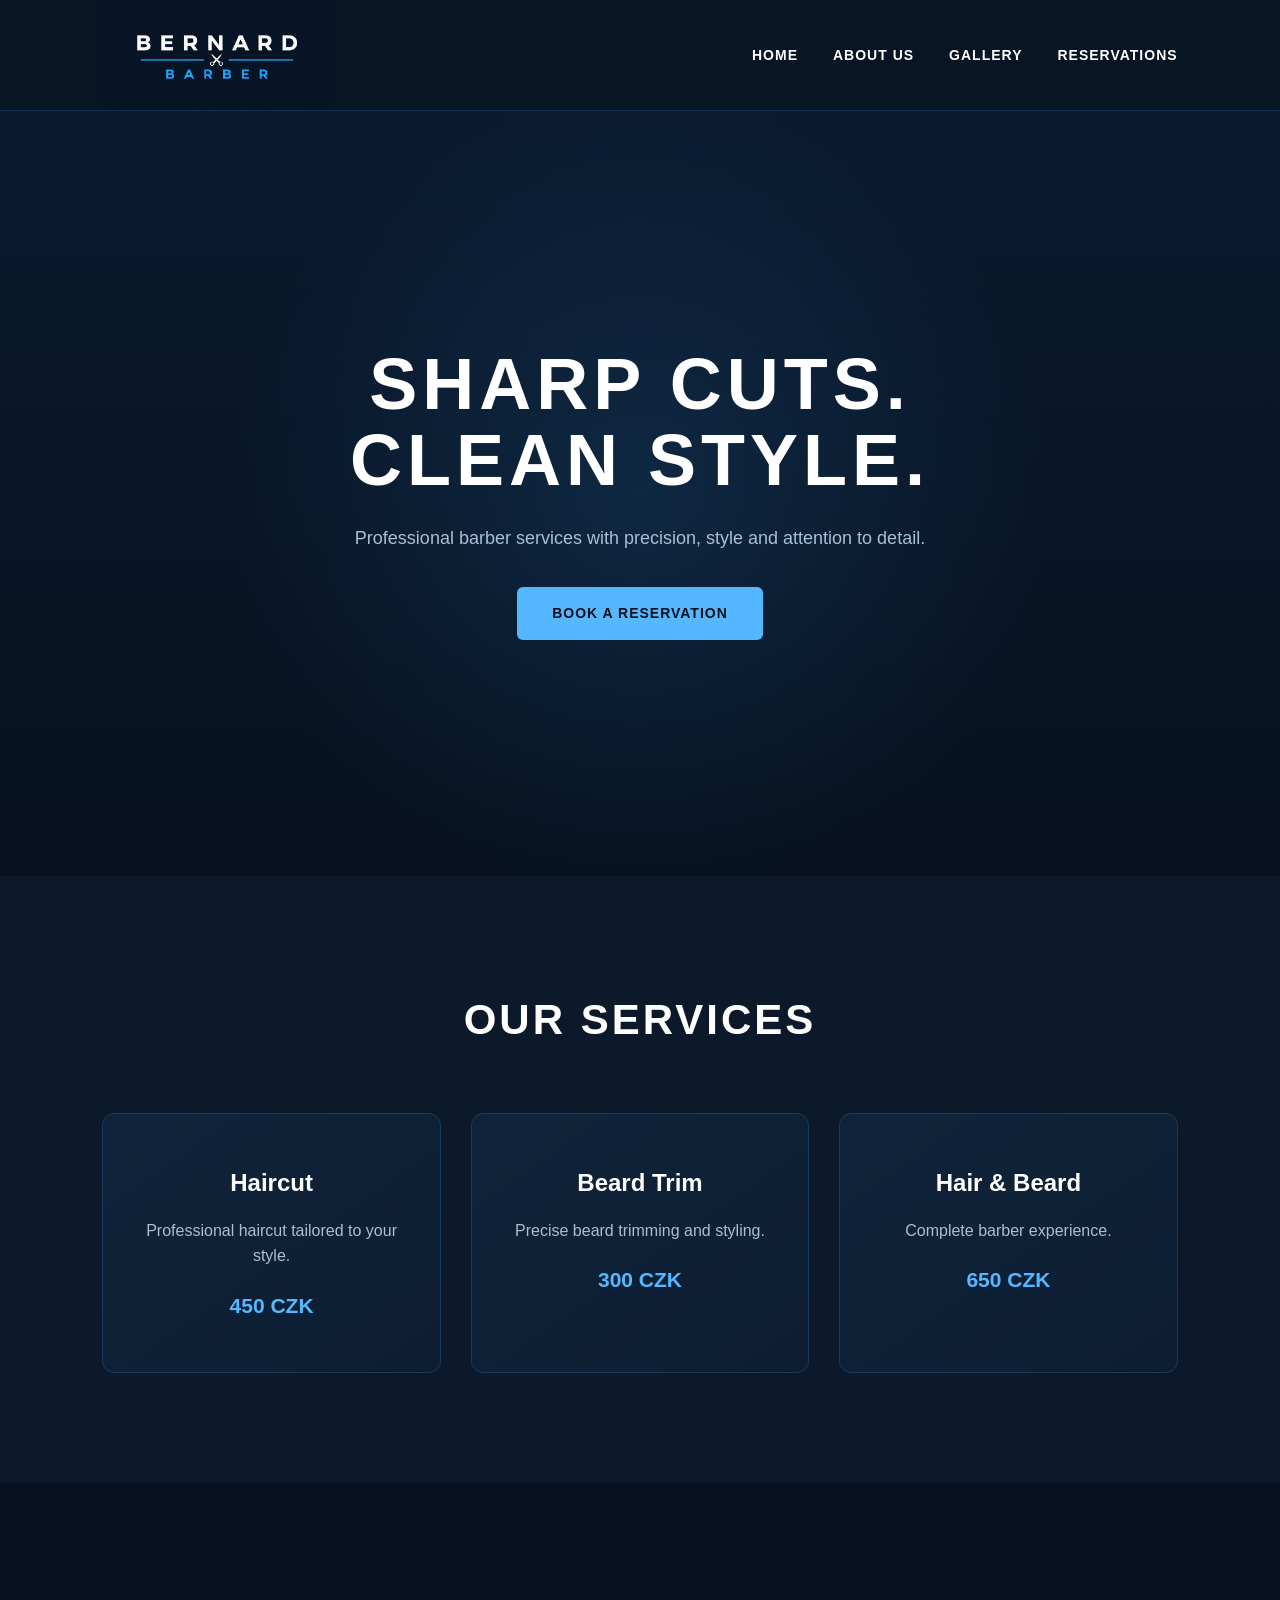
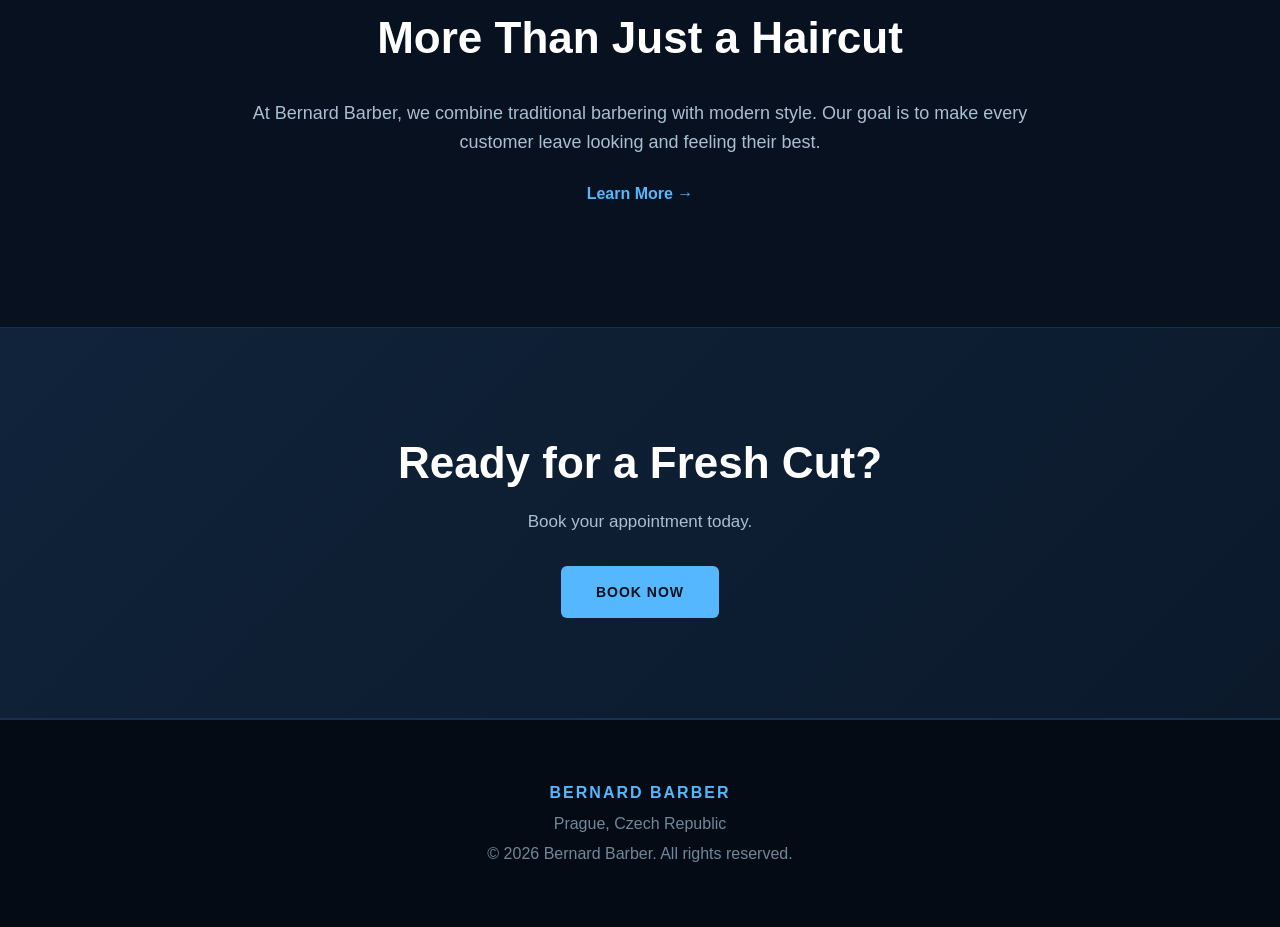
==== index.html @ 98674276 "Prvni verze webu Bernard Barber" ====
<!DOCTYPE html>
<html lang="en">

<head>
    <meta charset="UTF-8">
    <meta name="viewport" content="width=device-width, initial-scale=1.0">

    <title>Bernard Barber</title>

    <link rel="stylesheet" href="css/style.css">
</head>

<body>

    <!-- HEADER -->
    <header>

        <div class="logo">
            <a href="index.html">
            <img src="img/logo.png" alt="Bernard Barber Logo">
            </a>
        </div>

        <nav>
            <a href="index.html">Home</a>
            <a href="about.html">About Us</a>
            <a href="gallery.html">Gallery</a>
            <a href="reservations.html">Reservations</a>
        </nav>

    </header>


    <!-- MAIN CONTENT -->
    <main>

        <!-- HERO SECTION -->
        <section class="hero">

            <h2>Sharp Cuts.<br>Clean Style.</h2>

            <p>
                Professional barber services with precision,
                style and attention to detail.
            </p>

            <a href="reservations.html" class="button">
                Book a Reservation
            </a>

        </section>


        <!-- SERVICES -->
        <section class="services">

            <h2>Our Services</h2>

            <div class="service-container">

                <div class="service">
                    <h3>Haircut</h3>
                    <p>Professional haircut tailored to your style.</p>
                    <strong>450 CZK</strong>
                </div>

                <div class="service">
                    <h3>Beard Trim</h3>
                    <p>Precise beard trimming and styling.</p>
                    <strong>300 CZK</strong>
                </div>

                <div class="service">
                    <h3>Hair & Beard</h3>
                    <p>Complete barber experience.</p>
                    <strong>650 CZK</strong>
                </div>

            </div>

        </section>


        <!-- ABOUT PREVIEW -->
        <section class="about-preview">

            <h2>More Than Just a Haircut</h2>

            <p>
                At Bernard Barber, we combine traditional barbering
                with modern style. Our goal is to make every customer
                leave looking and feeling their best.
            </p>

            <a href="about.html">Learn More →</a>

        </section>


        <!-- RESERVATION CTA -->
        <section class="reservation">

            <h2>Ready for a Fresh Cut?</h2>

            <p>Book your appointment today.</p>

            <a href="reservations.html" class="button">
                Book Now
            </a>

        </section>

    </main>


    <!-- FOOTER -->
    <footer>

        <p>Bernard Barber</p>
        <p>Prague, Czech Republic</p>

        <p>© 2026 Bernard Barber. All rights reserved.</p>

    </footer>

    <script src="script.js"></script>

</body>

</html>
---- css/style.css ----
/* ==================================================
   BERNARD BARBER - MAIN STYLESHEET
   Used for: index.html + about.html
================================================== */


/* =========================
   BASIC SETTINGS
========================= */

* {
    margin: 0;
    padding: 0;
    box-sizing: border-box;
}

html {
    scroll-behavior: smooth;
}

body {
    font-family: Arial, Helvetica, sans-serif;
    background-color: #07111f;
    color: #ffffff;
    line-height: 1.6;
}

main {
    overflow: hidden;
}


/* =========================
   HEADER
========================= */

header {
    min-height: 90px;
    padding: 0 8%;

    display: flex;
    justify-content: space-between;
    align-items: center;

    background-color: #081525;

    border-bottom: 1px solid #17304d;
}

.logo {
    display: flex;
    align-items: center;
}

.logo a {
    display: flex;
    align-items: center;
}

.logo img {
    width: 230px;
    height: 110px;
    object-fit: cover;
    display: block;
}


/* =========================
   NAVIGATION
========================= */

nav {
    display: flex;
    align-items: center;
    gap: 35px;
}

nav a {
    position: relative;

    color: #ffffff;
    text-decoration: none;

    font-size: 14px;
    font-weight: 600;

    text-transform: uppercase;
    letter-spacing: 1px;

    transition: color 0.3s ease;
}

nav a:hover {
    color: #55b8ff;
}

/* Line under navigation item */

nav a::after {
    content: "";

    position: absolute;
    left: 0;
    bottom: -8px;

    width: 0;
    height: 2px;

    background-color: #55b8ff;

    transition: width 0.3s ease;
}

nav a:hover::after {
    width: 100%;
}


/* =========================
   BUTTONS
========================= */

.button {
    display: inline-block;

    padding: 15px 35px;

    background-color: #55b8ff;
    color: #06101c;

    text-decoration: none;
    text-transform: uppercase;

    font-size: 14px;
    font-weight: bold;
    letter-spacing: 1px;

    border-radius: 6px;

    transition:
        background-color 0.3s ease,
        transform 0.3s ease,
        box-shadow 0.3s ease;
}

.button:hover {
    background-color: #8bd0ff;

    transform: translateY(-3px);

    box-shadow: 0 10px 30px rgba(85, 184, 255, 0.2);
}


/* ==================================================
   HOMEPAGE
================================================== */


/* =========================
   HERO
========================= */

.hero {
    min-height: 85vh;

    padding: 60px 20px;

    display: flex;
    flex-direction: column;
    justify-content: center;
    align-items: center;

    text-align: center;

    background:
        radial-gradient(
            circle at center,
            rgba(32, 94, 145, 0.25),
            transparent 55%
        ),
        linear-gradient(
            180deg,
            #0a1a2f,
            #07111f
        );
}

.hero h2 {
    max-width: 900px;

    font-size: 72px;
    line-height: 1.05;

    text-transform: uppercase;
    letter-spacing: 5px;

    margin-bottom: 25px;
}

.hero p {
    max-width: 620px;

    margin-bottom: 35px;

    color: #a9bfd3;

    font-size: 18px;
}


/* =========================
   SERVICES
========================= */

.services {
    padding: 110px 8%;

    background-color: #0b192b;

    text-align: center;
}

.services > h2 {
    margin-bottom: 60px;

    font-size: 42px;

    text-transform: uppercase;
    letter-spacing: 3px;
}

.service-container {
    max-width: 1200px;
    margin: auto;

    display: flex;
    justify-content: center;

    gap: 30px;
}

.service {
    flex: 1;

    padding: 50px 30px;

    background: linear-gradient(
        145deg,
        #10233a,
        #0d1e32
    );

    border: 1px solid #1b3a5c;
    border-radius: 12px;

    transition:
        transform 0.3s ease,
        border-color 0.3s ease,
        box-shadow 0.3s ease;
}

.service:hover {
    transform: translateY(-10px);

    border-color: #55b8ff;

    box-shadow: 0 15px 35px rgba(0, 0, 0, 0.25);
}

.service h3 {
    margin-bottom: 15px;

    font-size: 24px;
}

.service p {
    margin-bottom: 20px;

    color: #a9bfd3;
}

.service strong {
    color: #55b8ff;

    font-size: 21px;
}


/* =========================
   ABOUT PREVIEW - HOMEPAGE
========================= */

.about-preview {
    max-width: 850px;
    margin: auto;

    padding: 120px 30px;

    text-align: center;
}

.about-preview h2 {
    margin-bottom: 25px;

    font-size: 44px;
}

.about-preview p {
    margin-bottom: 25px;

    color: #a9bfd3;

    font-size: 18px;
}

.about-preview a {
    color: #55b8ff;

    text-decoration: none;
    font-weight: bold;

    transition: color 0.3s ease;
}

.about-preview a:hover {
    color: #8bd0ff;
}


/* =========================
   RESERVATION CTA
========================= */

.reservation {
    padding: 100px 20px;

    text-align: center;

    background:
        linear-gradient(
            135deg,
            #10233a,
            #0b192b
        );

    border-top: 1px solid #17304d;
    border-bottom: 1px solid #17304d;
}

.reservation h2 {
    margin-bottom: 10px;

    font-size: 44px;
}

.reservation p {
    margin-bottom: 30px;

    color: #a9bfd3;

    font-size: 17px;
}


/* ==================================================
   ABOUT PAGE
================================================== */


/* =========================
   ABOUT HERO
========================= */

.about-hero {
    min-height: 430px;

    padding: 80px 20px;

    display: flex;
    flex-direction: column;
    justify-content: center;
    align-items: center;

    text-align: center;

    background:
        radial-gradient(
            circle at center,
            rgba(50, 126, 184, 0.25),
            transparent 55%
        ),
        linear-gradient(
            180deg,
            #0a1a2f,
            #07111f
        );
}

.about-hero h2 {
    margin-bottom: 20px;

    font-size: 64px;

    text-transform: uppercase;
    letter-spacing: 5px;
}

.about-hero p {
    max-width: 650px;

    color: #a9bfd3;

    font-size: 18px;
}


/* =========================
   SECTION LABEL
========================= */

.section-label {
    margin-bottom: 10px;

    color: #55b8ff;

    text-transform: uppercase;

    font-size: 14px;
    font-weight: bold;

    letter-spacing: 3px;
}


/* =========================
   OUR STORY
========================= */

.our-story {
    max-width: 1150px;
    margin: auto;

    padding: 110px 30px;

    display: flex;
    align-items: center;
    justify-content: space-between;

    gap: 90px;
}

.story-text {
    flex: 1;
}

.story-text h2 {
    margin-bottom: 25px;

    font-size: 42px;
    line-height: 1.2;
}

.story-text p:not(.section-label) {
    margin-bottom: 20px;

    color: #a9bfd3;

    font-size: 17px;
}

.story-box {
    width: 320px;
    height: 320px;

    flex-shrink: 0;

    display: flex;
    flex-direction: column;
    justify-content: center;
    align-items: center;

    background:
        linear-gradient(
            145deg,
            #122a46,
            #0d1d31
        );

    border: 1px solid #25527a;
    border-radius: 15px;

    box-shadow: 0 20px 50px rgba(0, 0, 0, 0.25);
}

.story-box span {
    color: #a9bfd3;

    font-size: 14px;

    letter-spacing: 4px;
}

.story-box strong {
    margin: 5px 0;

    color: #55b8ff;

    font-size: 68px;
    line-height: 1.2;
}

.story-box p {
    color: #ffffff;

    font-size: 13px;

    letter-spacing: 6px;
}


/* =========================
   WHY CHOOSE US
========================= */

.why-us {
    padding: 110px 8%;

    background-color: #0b192b;

    text-align: center;
}

.why-us > h2 {
    margin-bottom: 60px;

    font-size: 42px;
}

.why-container {
    max-width: 1150px;
    margin: auto;

    display: flex;

    gap: 30px;
}

.why-card {
    flex: 1;

    padding: 50px 30px;

    background:
        linear-gradient(
            145deg,
            #10233a,
            #0d1e32
        );

    border: 1px solid #1b3a5c;
    border-radius: 12px;

    transition:
        transform 0.3s ease,
        border-color 0.3s ease,
        box-shadow 0.3s ease;
}

.why-card:hover {
    transform: translateY(-8px);

    border-color: #55b8ff;

    box-shadow: 0 15px 35px rgba(0, 0, 0, 0.25);
}

.why-card span {
    display: block;

    color: #55b8ff;

    font-size: 38px;
}

.why-card h3 {
    margin: 20px 0 10px;

    font-size: 21px;
}

.why-card p {
    color: #a9bfd3;
}


/* =========================
   TEAM
========================= */

.team {
    padding: 110px 8%;

    text-align: center;
}

.team > h2 {
    margin-bottom: 55px;

    font-size: 42px;
}

.team-container {
    display: flex;
    justify-content: center;

    gap: 40px;
}

.barber-card {
    width: 310px;

    padding-bottom: 20px;
}

.barber-photo {
    height: 350px;

    margin-bottom: 22px;

    display: flex;
    justify-content: center;
    align-items: center;

    background:
        linear-gradient(
            145deg,
            #122a46,
            #0d1d31
        );

    border: 1px solid #1b3a5c;
    border-radius: 12px;

    color: #55b8ff;

    font-size: 15px;
    font-weight: bold;

    letter-spacing: 3px;

    transition:
        transform 0.3s ease,
        border-color 0.3s ease;
}

.barber-card:hover .barber-photo {
    transform: translateY(-5px);

    border-color: #55b8ff;
}

.barber-card h3 {
    font-size: 23px;
}

.barber-card p {
    color: #a9bfd3;
}


/* =========================
   FOOTER
========================= */

footer {
    padding: 55px 20px;

    text-align: center;

    background-color: #040b14;

    color: #71879b;

    border-top: 1px solid #17304d;
}

footer p {
    margin: 5px 0;
}

footer p:first-child {
    color: #55b8ff;

    font-weight: bold;

    text-transform: uppercase;

    letter-spacing: 2px;
}


/* ==================================================
   TABLET + MOBILE
================================================== */

@media (max-width: 768px) {

    /* HEADER */

    header {
        padding: 22px 20px;

        flex-direction: column;

        gap: 20px;
    }

    .logo h1 {
        text-align: center;

        font-size: 21px;
    }

    nav {
        justify-content: center;
        flex-wrap: wrap;

        gap: 15px 20px;
    }

    nav a {
        font-size: 12px;
    }


    /* HOMEPAGE HERO */

    .hero {
        min-height: 70vh;
    }

    .hero h2 {
        font-size: 44px;

        letter-spacing: 3px;
    }

    .hero p {
        font-size: 16px;
    }


    /* SERVICES */

    .services {
        padding: 80px 20px;
    }

    .service-container {
        flex-direction: column;
    }


    /* ABOUT PREVIEW */

    .about-preview {
        padding: 80px 25px;
    }


    /* ABOUT HERO */

    .about-hero {
        min-height: 350px;
    }

    .about-hero h2 {
        font-size: 44px;

        letter-spacing: 3px;
    }


    /* OUR STORY */

    .our-story {
        padding: 80px 25px;

        flex-direction: column;

        gap: 50px;

        text-align: center;
    }

    .story-box {
        width: 100%;
        max-width: 320px;
    }


    /* WHY US */

    .why-us {
        padding: 80px 20px;
    }

    .why-container {
        flex-direction: column;
    }


    /* TEAM */

    .team {
        padding: 80px 20px;
    }

    .team-container {
        flex-direction: column;
        align-items: center;
    }


    /* HEADINGS */

    .services > h2,
    .about-preview h2,
    .reservation h2,
    .story-text h2,
    .why-us > h2,
    .team > h2 {
        font-size: 32px;
    }
}


/* =========================
   SMALL MOBILE
========================= */

@media (max-width: 480px) {

    .hero h2 {
        font-size: 36px;
    }

    .about-hero h2 {
        font-size: 36px;
    }

    .button {
        padding: 13px 25px;

        font-size: 12px;
    }

    .story-box {
        height: 270px;
    }

    .story-box strong {
        font-size: 55px;
    }

    .barber-card {
        width: 100%;
    }
}

/* ==================================================
   GALLERY PAGE
================================================== */


/* =========================
   GALLERY HERO
========================= */

.gallery-hero {
    min-height: 430px;

    padding: 80px 20px;

    display: flex;
    flex-direction: column;
    justify-content: center;
    align-items: center;

    text-align: center;

    background:
        radial-gradient(
            circle at center,
            rgba(50, 126, 184, 0.25),
            transparent 55%
        ),
        linear-gradient(
            180deg,
            #0a1a2f,
            #07111f
        );
}

.gallery-hero h2 {
    margin-bottom: 20px;

    font-size: 64px;

    text-transform: uppercase;
    letter-spacing: 5px;
}

.gallery-hero > p:last-child {
    max-width: 650px;

    color: #a9bfd3;

    font-size: 18px;
}


/* =========================
   GALLERY GRID
========================= */

.gallery-section {
    padding: 110px 8%;

    background-color: #0b192b;
}

.gallery-grid {
    max-width: 1200px;
    margin: auto;

    display: grid;

    grid-template-columns: repeat(3, 1fr);

    gap: 35px;
}


/* =========================
   GALLERY ITEM
========================= */

.gallery-item {
    transition: transform 0.3s ease;
}

.gallery-item:hover {
    transform: translateY(-8px);
}

.gallery-placeholder {
    height: 350px;

    margin-bottom: 20px;

    display: flex;
    justify-content: center;
    align-items: center;

    background:
        linear-gradient(
            145deg,
            #122a46,
            #0d1d31
        );

    border: 1px solid #1b3a5c;
    border-radius: 12px;

    color: #55b8ff;

    font-size: 15px;
    font-weight: bold;

    letter-spacing: 3px;

    transition:
        border-color 0.3s ease,
        box-shadow 0.3s ease;
}

.gallery-item:hover .gallery-placeholder {
    border-color: #55b8ff;

    box-shadow: 0 15px 35px rgba(0, 0, 0, 0.3);
}

.gallery-item h3 {
    font-size: 21px;

    margin-bottom: 3px;
}

.gallery-item p {
    color: #55b8ff;

    font-size: 14px;

    text-transform: uppercase;
    letter-spacing: 1px;
}


/* =========================
   GALLERY TABLET
========================= */

@media (max-width: 900px) {

    .gallery-grid {
        grid-template-columns: repeat(2, 1fr);
    }
}


/* =========================
   GALLERY MOBILE
========================= */

@media (max-width: 600px) {

    .gallery-hero {
        min-height: 350px;
    }

    .gallery-hero h2 {
        font-size: 42px;

        letter-spacing: 3px;
    }

    .gallery-section {
        padding: 80px 20px;
    }

    .gallery-grid {
        grid-template-columns: 1fr;
    }

    .gallery-placeholder {
        height: 380px;
    }
}

/* ==================================================
   RESERVATIONS PAGE
================================================== */


/* =========================
   RESERVATION HERO
========================= */

.reservation-hero {
    min-height: 430px;

    padding: 80px 20px;

    display: flex;
    flex-direction: column;
    justify-content: center;
    align-items: center;

    text-align: center;

    background:
        radial-gradient(
            circle at center,
            rgba(50, 126, 184, 0.25),
            transparent 55%
        ),
        linear-gradient(
            180deg,
            #0a1a2f,
            #07111f
        );
}

.reservation-hero h2 {
    margin-bottom: 20px;

    font-size: 64px;

    text-transform: uppercase;
    letter-spacing: 5px;
}

.reservation-hero > p:last-child {
    max-width: 650px;

    color: #a9bfd3;

    font-size: 18px;
}


/* =========================
   BOOKING SECTION
========================= */

.booking-section {
    padding: 110px 8%;

    background-color: #0b192b;
}

.booking-container {
    max-width: 1150px;
    margin: auto;

    display: grid;

    grid-template-columns: 1fr 1.5fr;

    gap: 80px;
}


/* =========================
   BOOKING INFORMATION
========================= */

.booking-info h2 {
    margin-bottom: 20px;

    font-size: 42px;
    line-height: 1.2;
}

.booking-description {
    margin-bottom: 45px;

    color: #a9bfd3;

    font-size: 17px;
}

.info-item {
    margin-bottom: 35px;
}

.info-item h3 {
    margin-bottom: 10px;

    color: #ffffff;

    font-size: 18px;
}

.info-item p {
    color: #a9bfd3;

    margin-top: 8px;
}

.info-item strong {
    color: #55b8ff;

    font-size: 15px;
}


/* =========================
   BOOKING FORM CONTAINER
========================= */

.booking-form-container {
    padding: 45px;

    background:
        linear-gradient(
            145deg,
            #10233a,
            #0d1e32
        );

    border: 1px solid #1b3a5c;

    border-radius: 15px;

    box-shadow: 0 20px 50px rgba(0, 0, 0, 0.25);
}


/* =========================
   FORM
========================= */

.booking-form {
    width: 100%;
}

.form-group {
    width: 100%;

    margin-bottom: 25px;
}

.form-row {
    display: flex;

    gap: 20px;
}

.form-row .form-group {
    flex: 1;
}


/* LABELS */

.form-group label {
    display: block;

    margin-bottom: 8px;

    color: #d9e7f3;

    font-size: 14px;
    font-weight: bold;

    letter-spacing: 0.5px;
}


/* INPUTS */

.form-group input,
.form-group select,
.form-group textarea {
    width: 100%;

    padding: 15px 16px;

    background-color: #081525;

    color: #ffffff;

    border: 1px solid #254765;

    border-radius: 7px;

    outline: none;

    font-family: Arial, Helvetica, sans-serif;
    font-size: 15px;

    transition:
        border-color 0.3s ease,
        box-shadow 0.3s ease,
        background-color 0.3s ease;
}


/* PLACEHOLDER */

.form-group input::placeholder,
.form-group textarea::placeholder {
    color: #647d92;
}


/* INPUT FOCUS */

.form-group input:focus,
.form-group select:focus,
.form-group textarea:focus {
    background-color: #0a192a;

    border-color: #55b8ff;

    box-shadow: 0 0 0 3px rgba(85, 184, 255, 0.1);
}


/* SELECT */

.form-group select {
    cursor: pointer;
}

.form-group select option {
    background-color: #081525;

    color: #ffffff;
}


/* TEXTAREA */

.form-group textarea {
    resize: vertical;

    min-height: 120px;
}


/* DATE + TIME ICON */

.form-group input[type="date"],
.form-group input[type="time"] {
    color-scheme: dark;
}


/* =========================
   BOOKING BUTTON
========================= */

.booking-button {
    width: 100%;

    padding: 17px;

    margin-top: 5px;

    background-color: #55b8ff;
    color: #06101c;

    border: none;
    border-radius: 7px;

    font-size: 14px;
    font-weight: bold;

    text-transform: uppercase;
    letter-spacing: 1px;

    cursor: pointer;

    transition:
        background-color 0.3s ease,
        transform 0.3s ease,
        box-shadow 0.3s ease;
}

.booking-button:hover {
    background-color: #8bd0ff;

    transform: translateY(-3px);

    box-shadow: 0 10px 30px rgba(85, 184, 255, 0.2);
}


/* =========================
   RESERVATION TABLET
========================= */

@media (max-width: 900px) {

    .booking-container {
        grid-template-columns: 1fr;

        gap: 50px;
    }

    .booking-info {
        text-align: center;
    }
}


/* =========================
   RESERVATION MOBILE
========================= */

@media (max-width: 600px) {

    .reservation-hero {
        min-height: 350px;
    }

    .reservation-hero h2 {
        font-size: 38px;

        letter-spacing: 3px;
    }

    .booking-section {
        padding: 70px 20px;
    }

    .booking-form-container {
        padding: 30px 20px;
    }

    .form-row {
        flex-direction: column;

        gap: 0;
    }

    .booking-info h2 {
        font-size: 32px;
    }
}
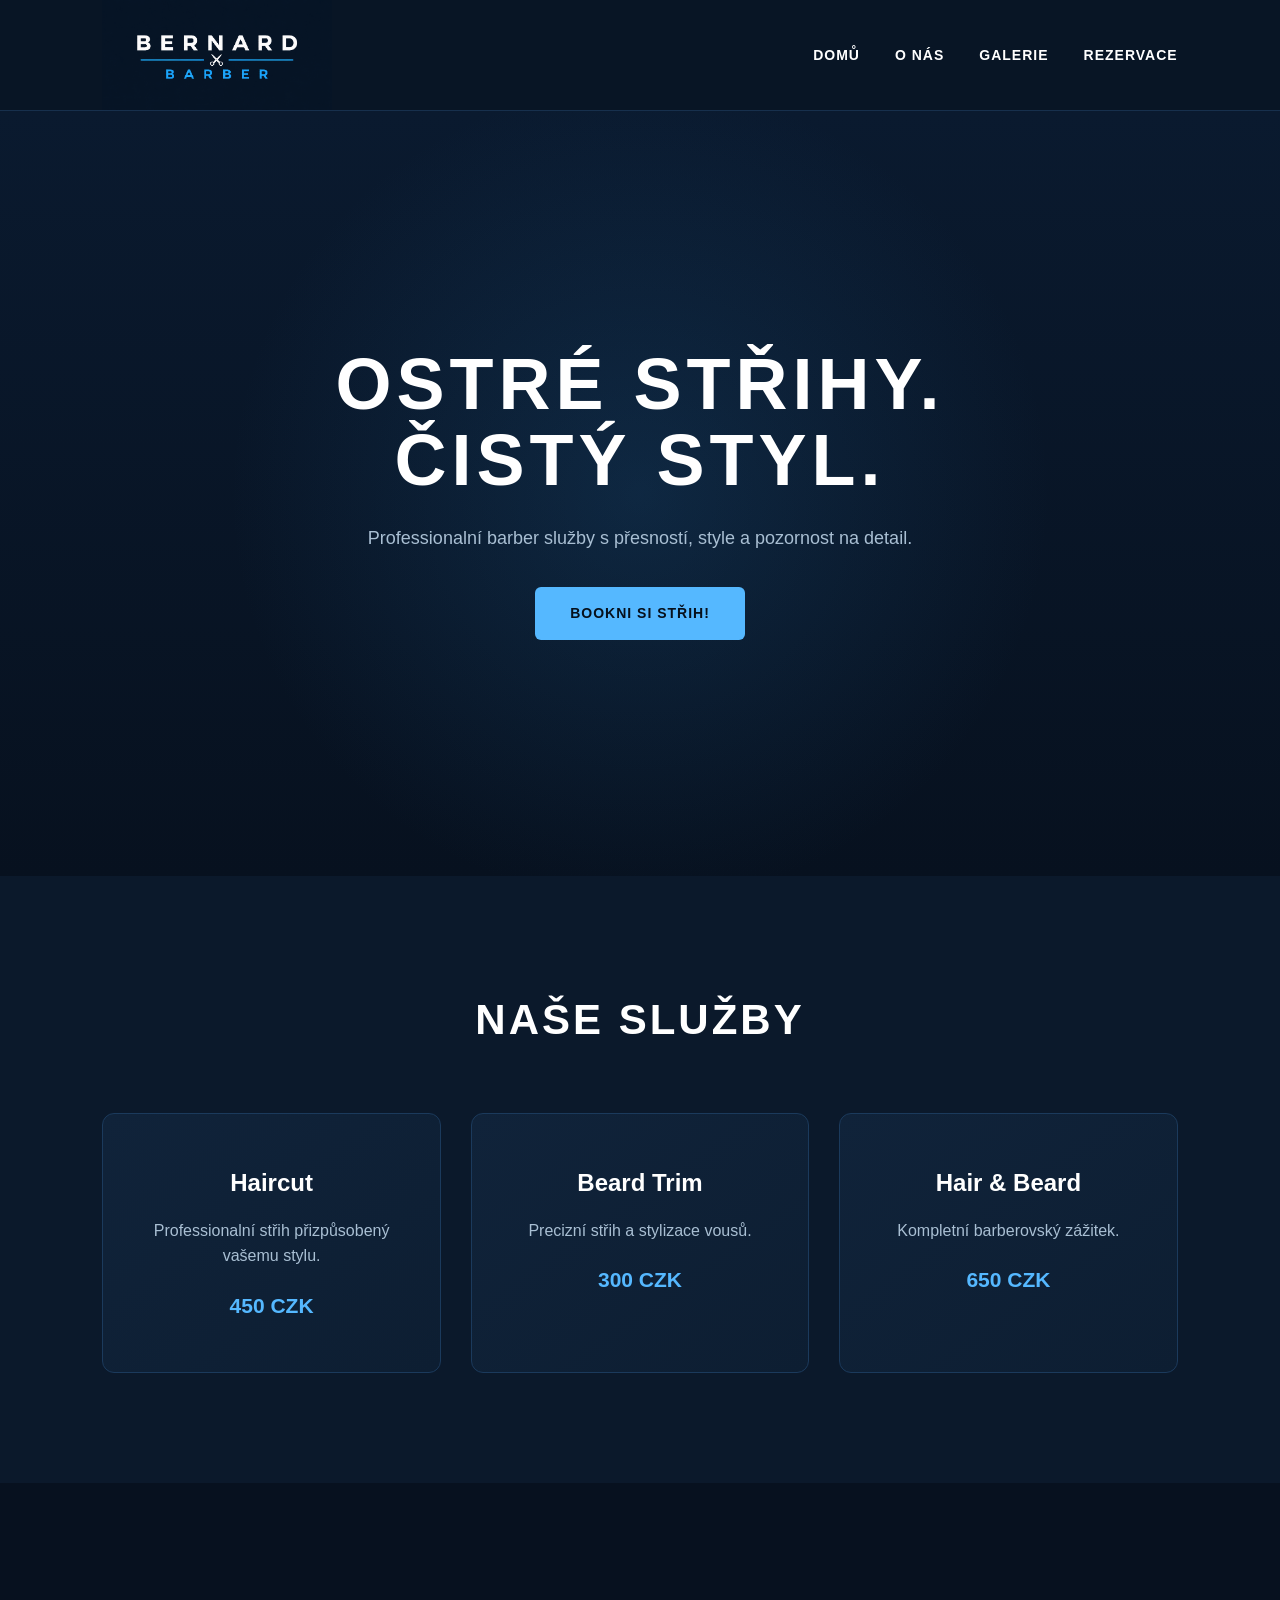
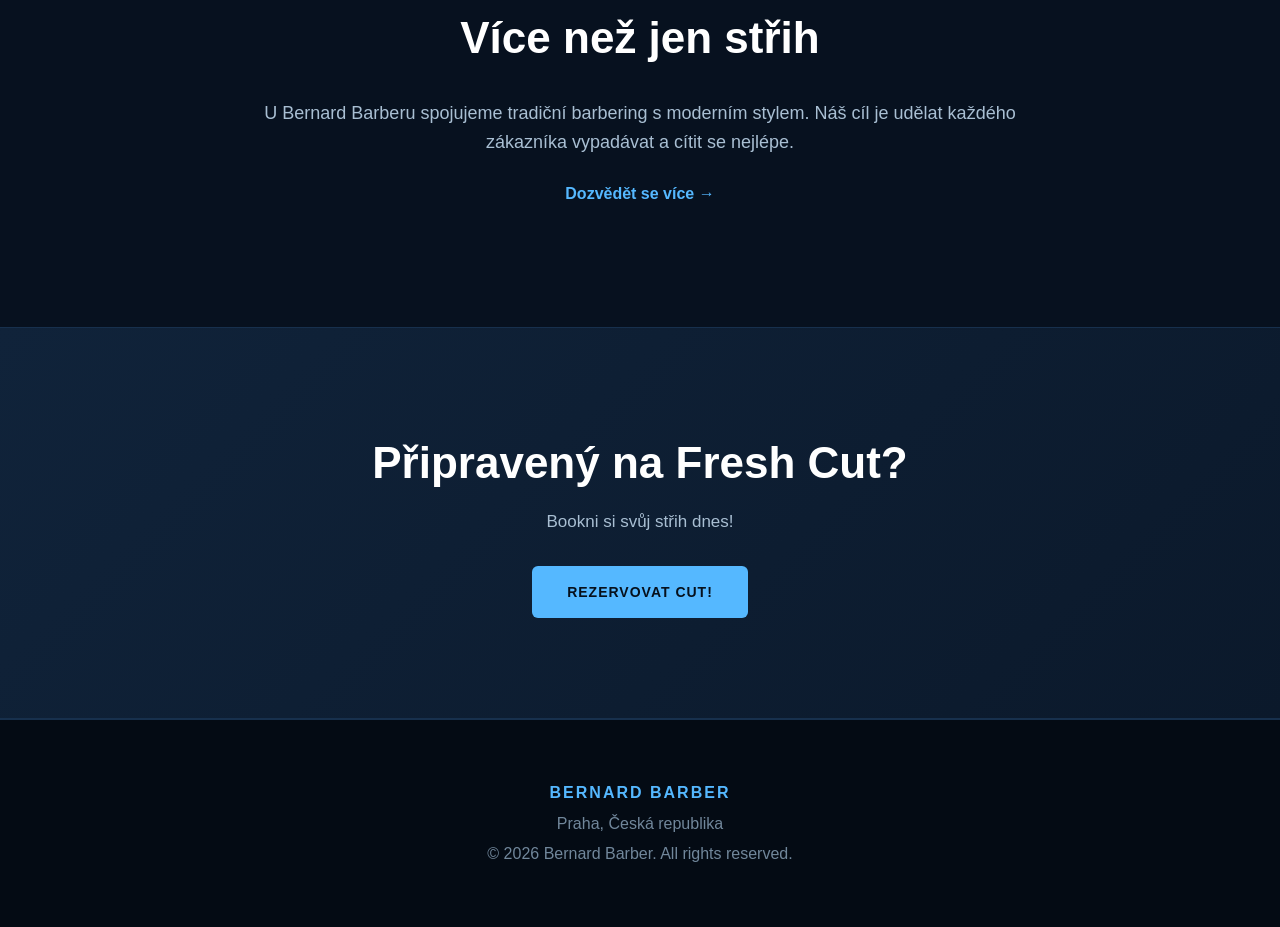
==== commit fd6a62b3: "preklad index" ====
--- a/index.html
+++ b/index.html
@@ -7,6 +7,7 @@
 
     <title>Bernard Barber</title>
 
+    <link rel="icon" type="image/png" href="img/favicon.png">
     <link rel="stylesheet" href="css/style.css">
 </head>
 
@@ -22,10 +23,10 @@
         </div>
 
         <nav>
-            <a href="index.html">Home</a>
-            <a href="about.html">About Us</a>
-            <a href="gallery.html">Gallery</a>
-            <a href="reservations.html">Reservations</a>
+            <a href="index.html">Domů</a>
+            <a href="about.html">O nás</a>
+            <a href="gallery.html">Galerie</a>
+            <a href="reservations.html">Rezervace</a>
         </nav>
 
     </header>
@@ -37,15 +38,15 @@
         <!-- HERO SECTION -->
         <section class="hero">
 
-            <h2>Sharp Cuts.<br>Clean Style.</h2>
+            <h2>Ostré střihy.<br>Čistý Styl.</h2>
 
             <p>
-                Professional barber services with precision,
-                style and attention to detail.
+                Professionalní barber služby s přesností,
+                style a pozornost na detail.
             </p>
 
             <a href="reservations.html" class="button">
-                Book a Reservation
+                Bookni si střih!
             </a>
 
         </section>
@@ -54,25 +55,25 @@
         <!-- SERVICES -->
         <section class="services">
 
-            <h2>Our Services</h2>
+            <h2>Naše služby</h2>
 
             <div class="service-container">
 
                 <div class="service">
                     <h3>Haircut</h3>
-                    <p>Professional haircut tailored to your style.</p>
+                    <p>Professionalní střih přizpůsobený vašemu stylu.</p>
                     <strong>450 CZK</strong>
                 </div>
 
                 <div class="service">
                     <h3>Beard Trim</h3>
-                    <p>Precise beard trimming and styling.</p>
+                    <p>Precizní střih a stylizace vousů.</p>
                     <strong>300 CZK</strong>
                 </div>
 
                 <div class="service">
                     <h3>Hair & Beard</h3>
-                    <p>Complete barber experience.</p>
+                    <p>Kompletní barberovský zážitek.</p>
                     <strong>650 CZK</strong>
                 </div>
 
@@ -84,15 +85,15 @@
         <!-- ABOUT PREVIEW -->
         <section class="about-preview">
 
-            <h2>More Than Just a Haircut</h2>
+            <h2>Více než jen střih</h2>
 
             <p>
-                At Bernard Barber, we combine traditional barbering
-                with modern style. Our goal is to make every customer
-                leave looking and feeling their best.
+                U Bernard Barberu spojujeme tradiční barbering
+                s moderním stylem. Náš cíl je udělat každého zákazníka
+                vypadávat a cítit se nejlépe.
             </p>
 
-            <a href="about.html">Learn More →</a>
+            <a href="about.html">Dozvědět se více →</a>
 
         </section>
 
@@ -100,12 +101,12 @@
         <!-- RESERVATION CTA -->
         <section class="reservation">
 
-            <h2>Ready for a Fresh Cut?</h2>
+            <h2>Připravený na Fresh Cut?</h2>
 
-            <p>Book your appointment today.</p>
+            <p>Bookni si svůj střih dnes!</p>
 
             <a href="reservations.html" class="button">
-                Book Now
+                Rezervovat cut!
             </a>
 
         </section>
@@ -117,7 +118,7 @@
     <footer>
 
         <p>Bernard Barber</p>
-        <p>Prague, Czech Republic</p>
+        <p>Praha, Česká republika</p>
 
         <p>© 2026 Bernard Barber. All rights reserved.</p>
 
--- a/css/style.css
+++ b/css/style.css
@@ -1401,4 +1401,123 @@
     .booking-info h2 {
         font-size: 32px;
     }
+}
+
+/* Fix reservation form on mobile */
+
+.booking-form,
+.booking-form-container,
+.booking-form .form-row,
+.booking-form .form-group {
+    min-width: 0;
+}
+
+.booking-form input,
+.booking-form select,
+.booking-form textarea {
+    box-sizing: border-box;
+    width: 100%;
+    min-width: 0;
+    max-width: 100%;
+}
+
+@media (max-width: 768px) {
+    .booking-form .form-row {
+        display: flex;
+        flex-direction: column;
+        gap: 20px;
+    }
+
+    .booking-form input[type="date"] {
+        display: block;
+        width: 100%;
+        min-width: 0;
+        max-width: 100%;
+        -webkit-appearance: none;
+        appearance: none;
+    }
+}
+
+/* TOAST NOTIFICATIONS */
+
+#toast-container {
+    position: fixed;
+    top: 25px;
+    right: 25px;
+    z-index: 9999;
+
+    display: flex;
+    flex-direction: column;
+    gap: 12px;
+
+    width: min(380px, calc(100% - 32px));
+    pointer-events: none;
+}
+
+.toast {
+    display: flex;
+    align-items: center;
+    gap: 14px;
+
+    padding: 18px 20px;
+    border-radius: 12px;
+
+    color: white;
+    font-size: 14px;
+    line-height: 1.5;
+
+    box-shadow: 0 8px 30px rgba(0, 0, 0, 0.3);
+
+    animation: toast-in 0.3s ease;
+    pointer-events: auto;
+}
+
+.toast-success {
+    background: #166534;
+}
+
+.toast-error {
+    background: #991b1b;
+}
+
+.toast-icon {
+    font-size: 24px;
+    flex-shrink: 0;
+}
+
+.toast-content {
+    flex: 1;
+}
+
+.toast-content strong {
+    display: block;
+    font-size: 15px;
+}
+
+.toast-close {
+    background: transparent;
+    border: none;
+    color: white;
+    font-size: 22px;
+    cursor: pointer;
+    padding: 0 4px;
+}
+
+@keyframes toast-in {
+    from {
+        opacity: 0;
+        transform: translateX(30px);
+    }
+
+    to {
+        opacity: 1;
+        transform: translateX(0);
+    }
+}
+
+@media (max-width: 600px) {
+    #toast-container {
+        top: 15px;
+        right: 16px;
+    }
 }
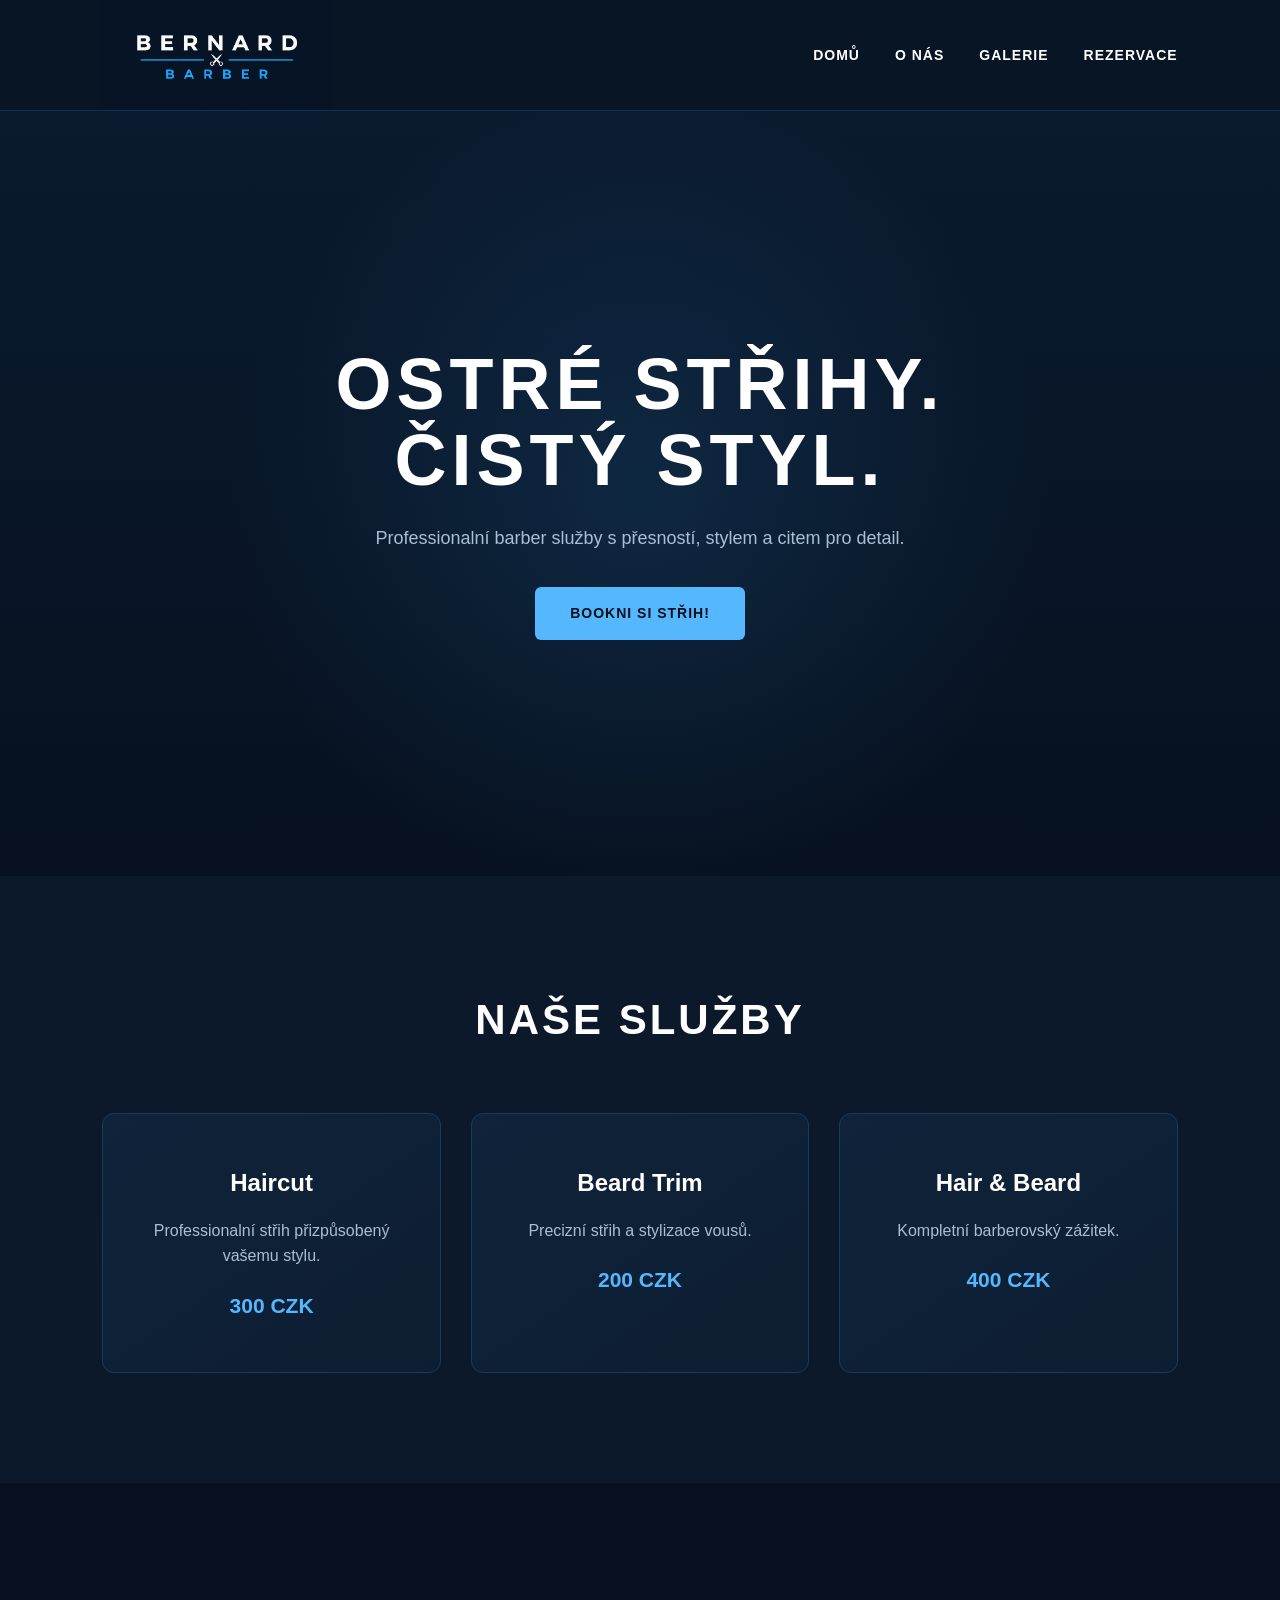
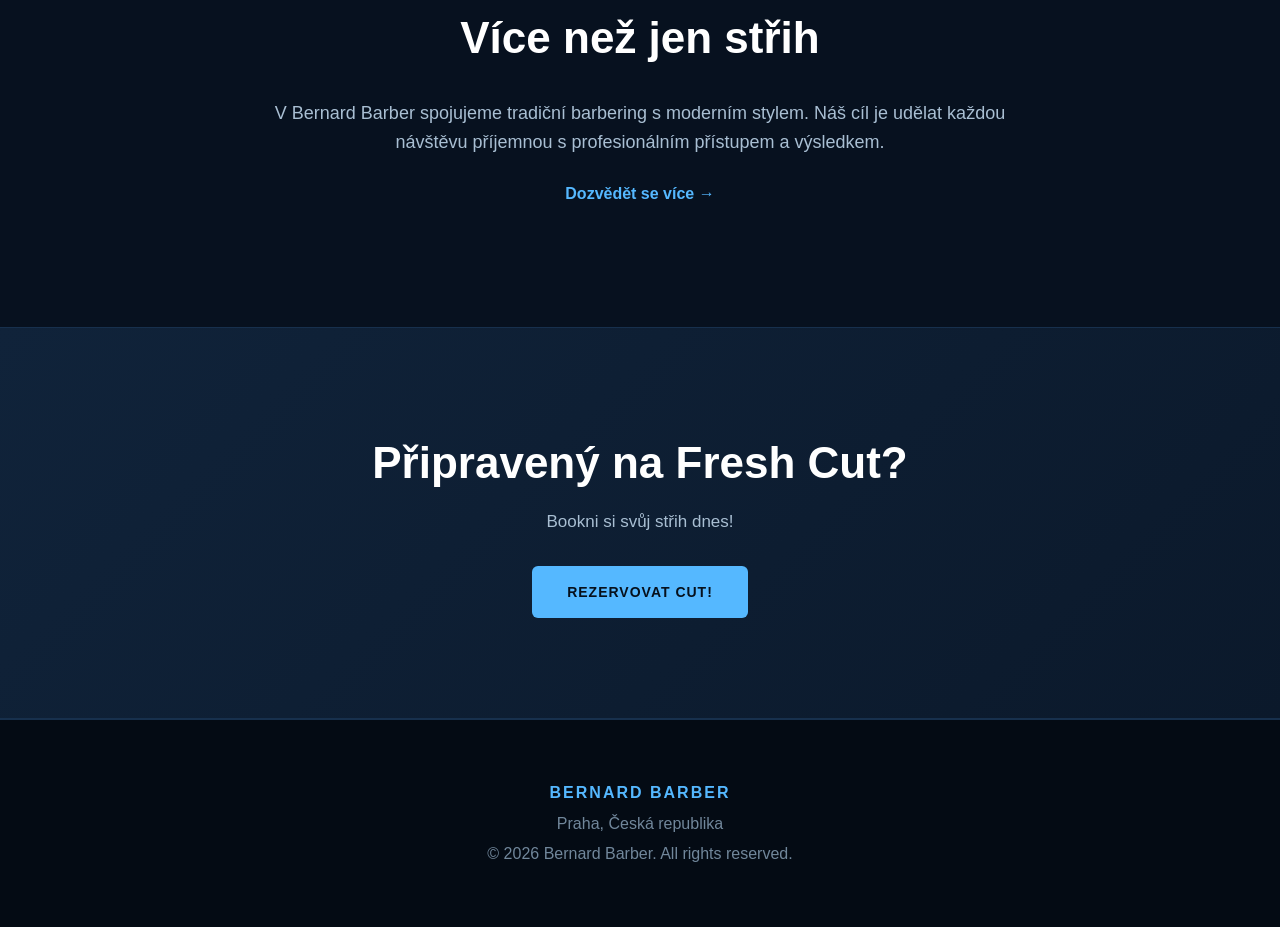
==== commit 313c5d4e: "preklad" ====
--- a/index.html
+++ b/index.html
@@ -42,7 +42,7 @@
 
             <p>
                 Professionalní barber služby s přesností,
-                style a pozornost na detail.
+                stylem a citem pro detail.
             </p>
 
             <a href="reservations.html" class="button">
@@ -62,19 +62,19 @@
                 <div class="service">
                     <h3>Haircut</h3>
                     <p>Professionalní střih přizpůsobený vašemu stylu.</p>
-                    <strong>450 CZK</strong>
+                    <strong>300 CZK</strong>
                 </div>
 
                 <div class="service">
                     <h3>Beard Trim</h3>
                     <p>Precizní střih a stylizace vousů.</p>
-                    <strong>300 CZK</strong>
+                    <strong>200 CZK</strong>
                 </div>
 
                 <div class="service">
                     <h3>Hair & Beard</h3>
                     <p>Kompletní barberovský zážitek.</p>
-                    <strong>650 CZK</strong>
+                    <strong>400 CZK</strong>
                 </div>
 
             </div>
@@ -88,9 +88,9 @@
             <h2>Více než jen střih</h2>
 
             <p>
-                U Bernard Barberu spojujeme tradiční barbering
-                s moderním stylem. Náš cíl je udělat každého zákazníka
-                vypadávat a cítit se nejlépe.
+                V Bernard Barber spojujeme tradiční barbering
+                s moderním stylem. Náš cíl je udělat každou návštěvu 
+                příjemnou s profesionálním přístupem a výsledkem.
             </p>
 
             <a href="about.html">Dozvědět se více →</a>
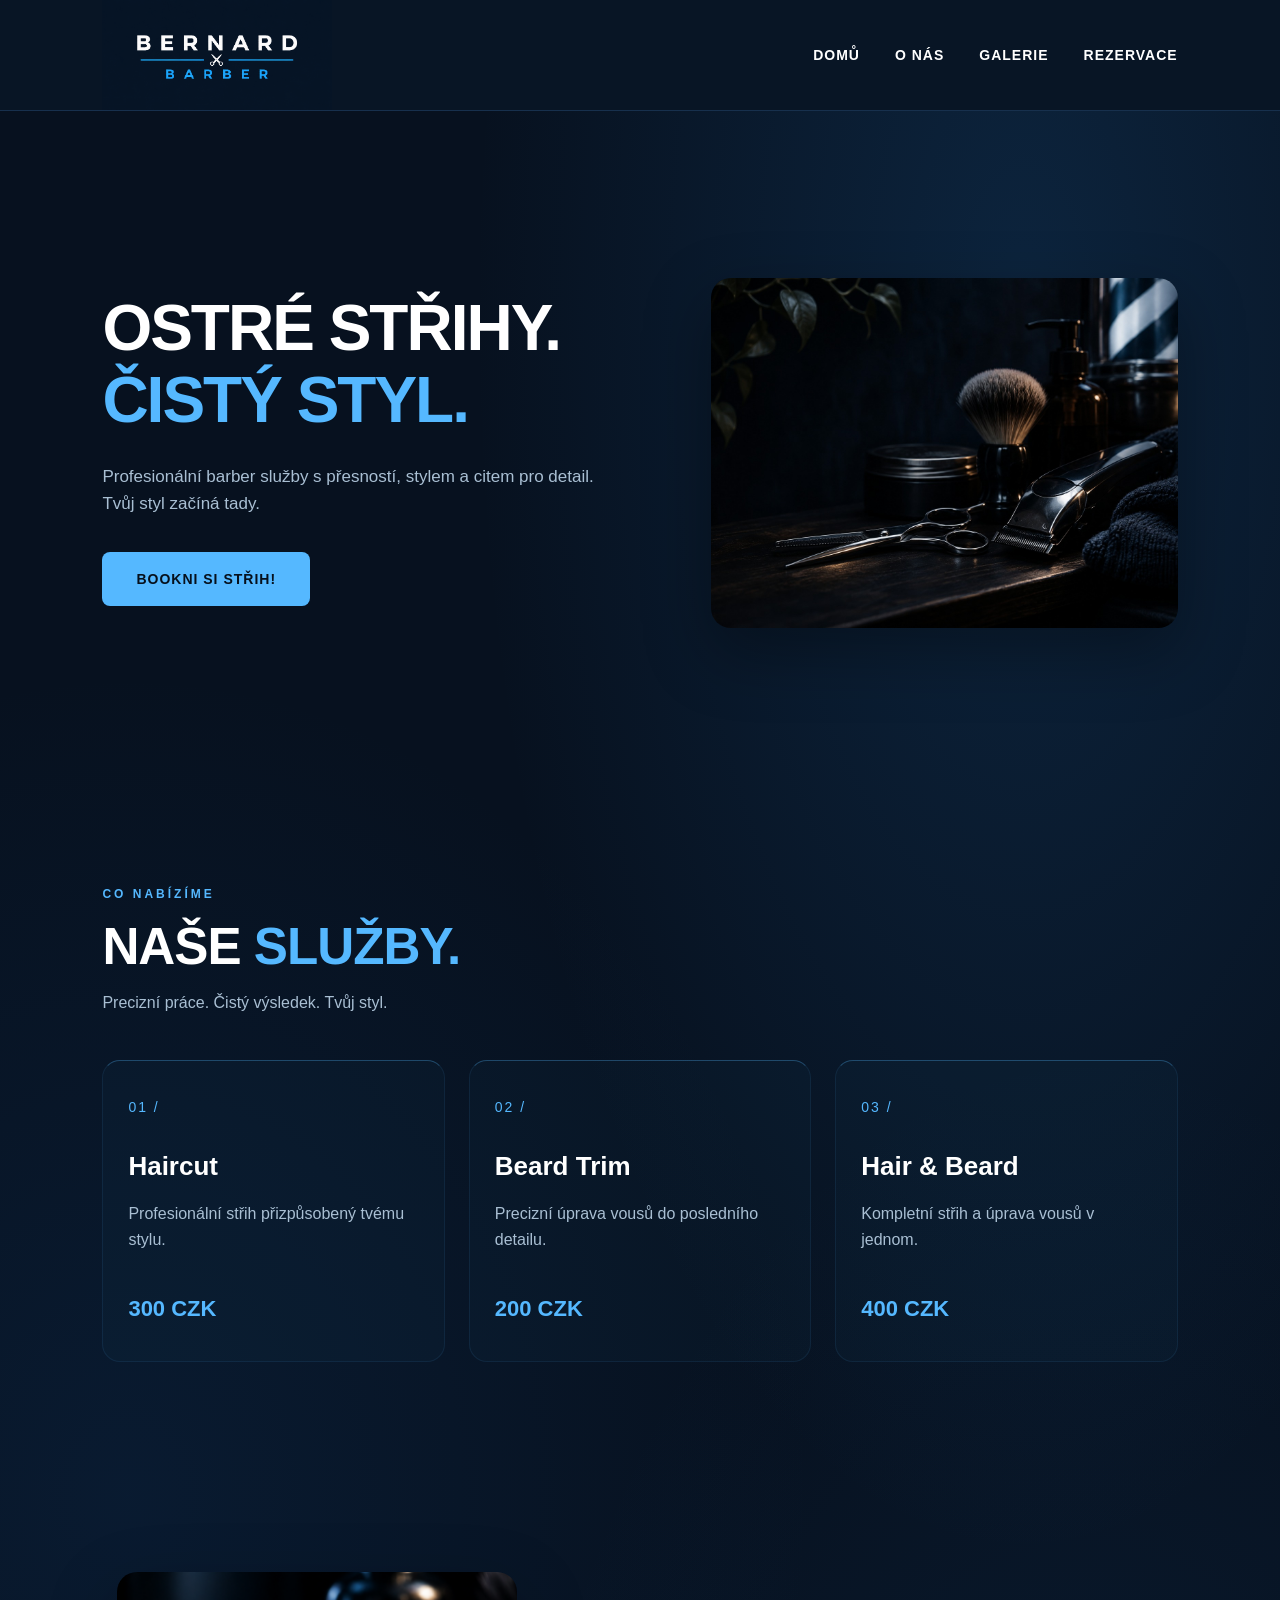
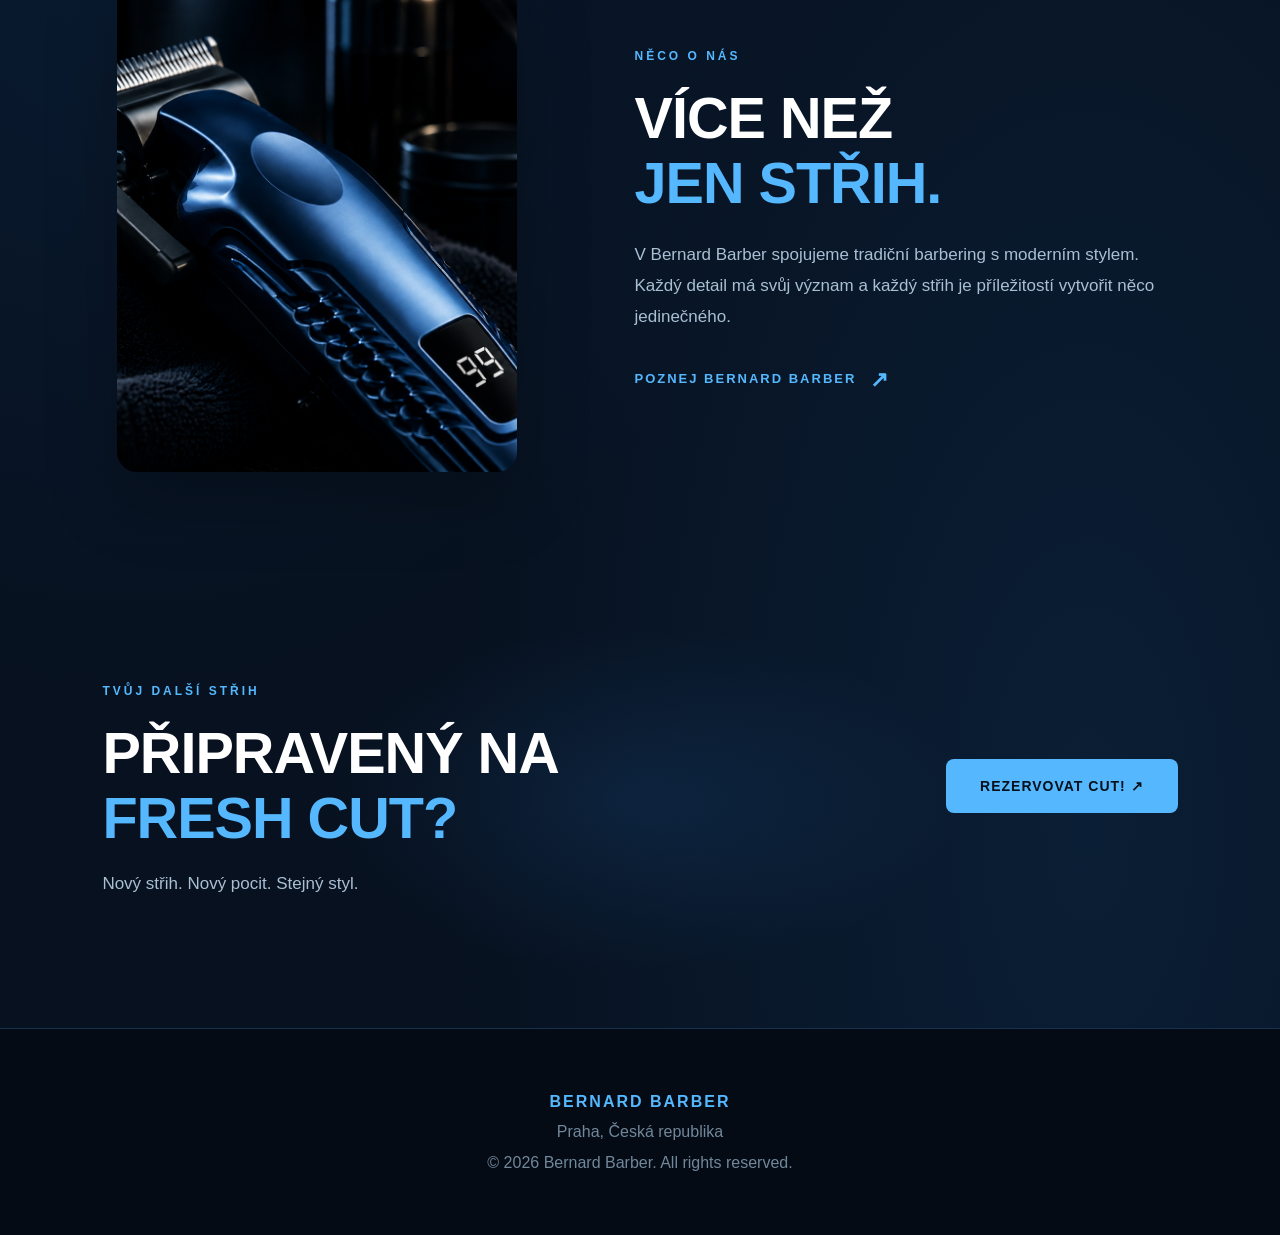
==== commit 3220b5e6: "design update" ====
--- a/index.html
+++ b/index.html
@@ -1,3 +1,4 @@
+
 <!DOCTYPE html>
 <html lang="en">
 
@@ -18,7 +19,7 @@
 
         <div class="logo">
             <a href="index.html">
-            <img src="img/logo.png" alt="Bernard Barber Logo">
+                <img src="img/logo.png" alt="Bernard Barber Logo">
             </a>
         </div>
 
@@ -33,21 +34,40 @@
 
 
     <!-- MAIN CONTENT -->
-    <main>
-
-        <!-- HERO SECTION -->
+    <main class="premium-home">
+
+        <!-- HERO -->
         <section class="hero">
 
-            <h2>Ostré střihy.<br>Čistý Styl.</h2>
-
-            <p>
-                Professionalní barber služby s přesností,
-                stylem a citem pro detail.
-            </p>
-
-            <a href="reservations.html" class="button">
-                Bookni si střih!
-            </a>
+            <div class="hero-content">
+
+                <h2>
+                    OSTRÉ STŘIHY.<br>
+                    <span>ČISTÝ STYL.</span>
+                </h2>
+
+                <p>
+                    Profesionální barber služby s přesností,
+                    stylem a citem pro detail.
+                    Tvůj styl začíná tady.
+                </p>
+
+                <a href="reservations.html" class="button">
+                    BOOKNI SI STŘIH!
+                </a>
+
+            </div>
+
+            <!-- HERO IMAGE -->
+            <div class="hero-visual hero-photo">
+
+                <img
+                    src="img/home_image.jpg"
+                    alt="Profesionální barber vybavení"
+                    class="barber-hero-image"
+                >
+
+            </div>
 
         </section>
 
@@ -55,59 +75,117 @@
         <!-- SERVICES -->
         <section class="services">
 
-            <h2>Naše služby</h2>
+            <div class="section-heading">
+                <span class="section-kicker">CO NABÍZÍME</span>
+
+                <h2>
+                    NAŠE <span>SLUŽBY.</span>
+                </h2>
+
+                <p>
+                    Precizní práce. Čistý výsledek. Tvůj styl.
+                </p>
+            </div>
 
             <div class="service-container">
 
                 <div class="service">
+                    <span class="service-number">01 /</span>
                     <h3>Haircut</h3>
-                    <p>Professionalní střih přizpůsobený vašemu stylu.</p>
+                    <p>
+                        Profesionální střih přizpůsobený tvému stylu.
+                    </p>
                     <strong>300 CZK</strong>
                 </div>
 
                 <div class="service">
+                    <span class="service-number">02 /</span>
                     <h3>Beard Trim</h3>
-                    <p>Precizní střih a stylizace vousů.</p>
+                    <p>
+                        Precizní úprava vousů do posledního detailu.
+                    </p>
                     <strong>200 CZK</strong>
                 </div>
 
                 <div class="service">
+                    <span class="service-number">03 /</span>
                     <h3>Hair & Beard</h3>
-                    <p>Kompletní barberovský zážitek.</p>
+                    <p>
+                        Kompletní střih a úprava vousů v jednom.
+                    </p>
                     <strong>400 CZK</strong>
                 </div>
 
             </div>
-
-        </section>
-
-
-        <!-- ABOUT PREVIEW -->
+        </section>
+
+
+        <!-- ABOUT -->
         <section class="about-preview">
 
-            <h2>Více než jen střih</h2>
-
-            <p>
-                V Bernard Barber spojujeme tradiční barbering
-                s moderním stylem. Náš cíl je udělat každou návštěvu 
-                příjemnou s profesionálním přístupem a výsledkem.
-            </p>
-
-            <a href="about.html">Dozvědět se více →</a>
-
-        </section>
-
-
-        <!-- RESERVATION CTA -->
+            <div class="about-image">
+                <img
+                    src="img/tool.png"
+                    alt="Bernard Barber"
+                    loading="lazy"
+                >
+            </div>
+
+            <div class="about-content">
+
+                <span class="section-kicker">
+                    NĚCO O NÁS
+                </span>
+
+                <h2>
+                    VÍCE NEŽ<br>
+                    <span>JEN STŘIH.</span>
+                </h2>
+
+                <p>
+                    V Bernard Barber spojujeme tradiční
+                    barbering s moderním stylem.
+                    Každý detail má svůj význam
+                    a každý střih je příležitostí
+                    vytvořit něco jedinečného.
+                </p>
+
+                <a href="about.html" class="about-link">
+                    POZNEJ BERNARD BARBER <span>↗</span>
+                </a>
+
+            </div>
+
+        </section>
+
+
+        <!-- RESERVATION -->
         <section class="reservation">
 
-            <h2>Připravený na Fresh Cut?</h2>
-
-            <p>Bookni si svůj střih dnes!</p>
-
-            <a href="reservations.html" class="button">
-                Rezervovat cut!
-            </a>
+            <div class="reservation-content">
+
+                <span class="section-kicker">
+                    TVŮJ DALŠÍ STŘIH
+                </span>
+
+                <h2>
+                    PŘIPRAVENÝ NA<br>
+                    <span>FRESH CUT?</span>
+                </h2>
+
+                <p>
+                    Nový střih. Nový pocit. Stejný styl.
+                </p>
+
+            </div>
+
+            <div class="reservation-action">
+
+                <a href="reservations.html" class="button">
+                    REZERVOVAT CUT! ↗
+                </a>
+
+            </div>
 
         </section>
 
@@ -127,5 +205,4 @@
     <script src="script.js"></script>
 
 </body>
-
-</html>+</html>
--- a/css/style.css
+++ b/css/style.css
@@ -356,7 +356,7 @@
 
 .reservation p {
     margin-bottom: 30px;
-
+    width: 100%;
     color: #a9bfd3;
 
     font-size: 17px;
@@ -546,42 +546,54 @@
     gap: 30px;
 }
 
+
 .why-card {
     flex: 1;
-
     padding: 50px 30px;
 
-    background:
-        linear-gradient(
-            145deg,
-            #10233a,
-            #0d1e32
-        );
-
-    border: 1px solid #1b3a5c;
-    border-radius: 12px;
+    background: #10233a;
+
+    border: 1px solid rgba(85, 184, 255, 0.15);
+    border-radius: 18px;
+
+    box-shadow: 0 5px 20px rgba(0, 0, 0, 0.1);
 
     transition:
-        transform 0.3s ease,
-        border-color 0.3s ease,
-        box-shadow 0.3s ease;
+        transform 0.6s cubic-bezier(0.22, 1, 0.36, 1),
+        border-color 0.5s ease,
+        box-shadow 0.6s ease,
+        background-color 0.5s ease;
 }
 
 .why-card:hover {
     transform: translateY(-8px);
 
-    border-color: #55b8ff;
-
-    box-shadow: 0 15px 35px rgba(0, 0, 0, 0.25);
-}
+    background: #163453;
+
+    border-color: rgba(85, 184, 255, 0.65);
+
+    box-shadow:
+        0 20px 50px rgba(0, 0, 0, 0.25),
+        0 0 30px rgba(85, 184, 255, 0.12);
+}
+
+/* Jemná animace ikony */
 
 .why-card span {
     display: block;
-
     color: #55b8ff;
-
     font-size: 38px;
-}
+
+    transition:
+        transform 0.6s cubic-bezier(0.22, 1, 0.36, 1),
+        color 0.5s ease;
+}
+
+.why-card:hover span {
+    transform: translateY(-4px) scale(1.08);
+    color: #8bd0ff;
+}
+
 
 .why-card h3 {
     margin: 20px 0 10px;
@@ -622,50 +634,36 @@
 
     padding-bottom: 20px;
 }
-
 .barber-photo {
-    height: 350px;
-
-    margin-bottom: 22px;
-
-    display: flex;
-    justify-content: center;
-    align-items: center;
-
-    background:
-        linear-gradient(
-            145deg,
-            #122a46,
-            #0d1d31
-        );
-
-    border: 1px solid #1b3a5c;
-    border-radius: 12px;
-
-    color: #55b8ff;
-
-    font-size: 15px;
-    font-weight: bold;
-
-    letter-spacing: 3px;
-
-    transition:
-        transform 0.3s ease,
-        border-color 0.3s ease;
-}
-
-.barber-card:hover .barber-photo {
-    transform: translateY(-5px);
-
-    border-color: #55b8ff;
-}
-
-.barber-card h3 {
-    font-size: 23px;
-}
-
-.barber-card p {
-    color: #a9bfd3;
+    width: 100%;
+    max-width: 350px;
+    height: 420px;
+    margin: 0 auto;
+    border-radius: 24px;
+    overflow: hidden;
+
+    border: 1px solid rgba(70, 150, 255, 0.3);
+    box-shadow: 0 15px 45px rgba(0, 100, 255, 0.15);
+}
+
+.barber-photo img {
+    width: 100%;
+    height: 100%;
+    object-fit: cover;
+    object-position: center;
+    display: block;
+    transition: transform 0.6s ease;
+}
+
+.barber-photo:hover img {
+    transform: scale(1.05);
+}
+
+@media (max-width: 600px) {
+    .barber-photo {
+        max-width: 280px;
+        height: 340px;
+    }
 }
 
 
@@ -1520,4 +1518,266 @@
         top: 15px;
         right: 16px;
     }
-}+}
+
+
+/* ==========================================
+   MODERN PREMIUM 2.1 - HOMEPAGE
+========================================== */
+.premium-home {
+    position: relative;
+    isolation: isolate;
+    overflow: hidden;
+    background:
+        radial-gradient(ellipse at 80% 8%, rgba(33, 112, 183, .20), transparent 38%),
+        radial-gradient(ellipse at 10% 55%, rgba(19, 74, 135, .17), transparent 42%),
+        radial-gradient(ellipse at 85% 92%, rgba(26, 91, 154, .18), transparent 42%),
+        #07111f;
+}
+.premium-home section { position: relative; background: transparent; border: 0; }
+.premium-home .section-kicker, .premium-home .hero-label {
+    display: block; color: #55b8ff; font-size: 12px;
+    font-weight: 700; letter-spacing: 3px; text-transform: uppercase;
+}
+.premium-home h2 { font-weight: 800; line-height: 1.12; }
+.premium-home h2 span { color: #55b8ff; }
+.premium-home .hero {
+    min-height: 76vh; padding: 90px 8% 100px;
+    display: flex; justify-content: center; align-items: center;
+    text-align: center;
+}
+.hero-content { position: relative; z-index: 1; max-width: 1000px; animation: heroAppear .9s ease both; }
+.premium-home .hero-label { margin-bottom: 24px; }
+.premium-home .hero h2 {
+    font-size: clamp(42px, 5.5vw, 78px); letter-spacing: -1.5px;
+    margin-bottom: 26px;
+}
+.premium-home .hero p {
+    max-width: 580px; margin: 0 auto 35px; color: #a9bfd3; font-size: 17px;
+}
+.premium-home .button {
+    position: relative; display: inline-block; overflow: hidden;
+    border-radius: 8px; padding: 16px 34px;
+    transition: transform .35s ease, box-shadow .35s ease, background .35s ease;
+}
+.premium-home .button:hover { transform: translateY(-5px); box-shadow: 0 15px 40px rgba(85,184,255,.25); }
+.hero-scroll {
+    position: absolute; bottom: 24px; left: 50%; transform: translateX(-50%);
+    display: flex; flex-direction: column; align-items: center; gap: 10px;
+    color: #7394b3; font-size: 10px; letter-spacing: 3px;
+}
+.scroll-line { display: block; width: 1px; height: 40px; background: linear-gradient(#55b8ff, transparent); animation: scrollPulse 2s infinite; }
+.premium-home .services { padding: 85px 8% 100px; text-align: center; }
+.section-heading { margin-bottom: 48px; }
+.premium-home .services h2 { font-size: clamp(32px, 4vw, 50px); letter-spacing: -1px; margin: 14px 0; }
+.section-heading p { color: #a9bfd3; font-size: 16px; }
+.premium-home .service-container {
+    display: grid; grid-template-columns: repeat(3, minmax(0,1fr));
+    gap: 24px; max-width: 1200px; margin: auto;
+}
+.premium-home .service {
+    position: relative; overflow: hidden; min-width: 0;
+    padding: 38px 28px; text-align: left;
+    background: rgba(85,184,255,.025);
+    border: 1px solid rgba(85,184,255,.09);
+    border-top: 1px solid rgba(85,184,255,.35);
+    border-radius: 18px; box-shadow: none;
+    transition: transform .4s ease, background .4s ease, border-color .4s ease, box-shadow .4s ease;
+}
+.premium-home .service::before {
+    content: ''; position: absolute; inset: 0;
+    background: radial-gradient(circle at 50% 0%, rgba(85,184,255,.17), transparent 72%);
+    opacity: 0; pointer-events: none; transition: opacity .4s ease;
+}
+.premium-home .service:hover {
+    transform: translateY(-9px); background: rgba(85,184,255,.065);
+    border-color: rgba(85,184,255,.48); box-shadow: 0 18px 40px rgba(0,0,0,.15);
+}
+.premium-home .service:hover::before { opacity: 1; }
+.premium-home .service > * { position: relative; z-index: 1; }
+.service-number { display: block; margin-bottom: 27px; color: #55b8ff; font-size: 14px; letter-spacing: 2px; transition: transform .4s ease, color .4s ease; }
+.premium-home .service:hover .service-number { transform: translateX(10px); color: #fff; }
+.premium-home .service h3 { font-size: 26px; margin-bottom: 14px; transition: color .3s ease; }
+.premium-home .service:hover h3 { color: #55b8ff; }
+.premium-home .service p { color: #a9bfd3; font-size: 16px; min-height: 76px; margin-bottom: 14px; }
+.premium-home .service strong { display: inline-block; color: #55b8ff; font-size: 22px; }
+.premium-home .about-preview { max-width: 950px; margin: auto; padding: 110px 30px; text-align: center; }
+.premium-home .about-preview h2 { margin: 20px 0 25px; font-size: clamp(32px,4vw,50px); letter-spacing: -1px; }
+.premium-home .about-preview p { max-width: 720px; margin: 0 auto 32px; color: #a9bfd3; font-size: 18px; line-height: 1.85; }
+.premium-home .about-link { display: inline-flex; align-items: center; gap: 14px; color: #55b8ff; text-decoration: none; font-weight: 700; font-size: 13px; letter-spacing: 2px; transition: gap .3s ease; }
+.premium-home .about-link:hover { gap: 22px; }
+.premium-home .about-link span { display: inline-block; font-size: 22px; transition: transform .3s ease; }
+.premium-home .about-link:hover span { transform: translate(4px,-4px); }
+.premium-home .reservation { padding: 115px 20px 135px; text-align: center; }
+.premium-home .reservation::before {
+    content: ''; position: absolute; width: min(650px,100%); height: 350px;
+    left: 50%; top: 50%; transform: translate(-50%,-50%);
+    background: radial-gradient(ellipse,rgba(45,130,220,.13),transparent 70%);
+    pointer-events: none;
+}
+.premium-home .reservation > * { position: relative; z-index: 1; }
+.premium-home .reservation h2 { max-width: 1000px; margin: 20px auto 22px; font-size: clamp(32px,4vw,50px); letter-spacing: -1px; }
+.premium-home .reservation p { color: #a9bfd3; font-size: 17px; margin-bottom: 34px; }
+@keyframes heroAppear { from { opacity: 0; transform: translateY(28px); } to { opacity: 1; transform: translateY(0); } }
+@keyframes scrollPulse { 0%,100% { opacity: .35; transform: scaleY(.7); } 50% { opacity: 1; transform: scaleY(1); } }
+/* Scroll animation works when reveal classes are added by JS. */
+.premium-home .reveal-ready { opacity: 0; transform: translateY(32px); transition: opacity .8s ease, transform .8s ease; }
+.premium-home .reveal-ready.visible { opacity: 1; transform: translateY(0); }
+.premium-home .service.reveal-ready:nth-child(2) { transition-delay: .12s; }
+.premium-home .service.reveal-ready:nth-child(3) { transition-delay: .24s; }
+@media (max-width: 900px) {
+    .premium-home .service-container { grid-template-columns: 1fr; max-width: 620px; gap: 16px; }
+    .premium-home .service p { min-height: auto; }
+    .premium-home .hero { min-height: 72vh; }
+}
+@media (max-width: 600px) {
+    .premium-home .hero { min-height: 72svh; padding: 85px 22px 90px; }
+    .premium-home .hero h2 { font-size: clamp(35px,9vw,48px); letter-spacing: -1px; }
+    .premium-home .hero-label, .premium-home .section-kicker { font-size: 10px; letter-spacing: 2px; }
+    .premium-home .hero p { font-size: 16px; }
+    .premium-home .services { padding: 70px 22px; }
+    .premium-home .service { padding: 30px 24px; }
+    .premium-home .about-preview { padding: 85px 22px; }
+    .premium-home .about-preview p { font-size: 16px; line-height: 1.8; }
+    .premium-home .reservation { padding: 95px 22px 110px; }
+    .premium-home .reservation p { font-size: 16px; }
+}
+@media (prefers-reduced-motion: reduce) {
+    .premium-home *, .premium-home *::before, .premium-home *::after {
+        animation: none !important; transition: none !important; scroll-behavior: auto !important;
+    }
+    .premium-home .reveal-ready { opacity: 1; transform: none; }
+}
+
+/* ==================================================
+   HOMEPAGE 2.2 — ASYMMETRIC MODERN PREMIUM
+   Keeps navbar, gallery, about page and booking styles intact.
+================================================== */
+.premium-home .hero {
+    min-height: 76vh;
+    padding: 95px 8%;
+    display: grid;
+    grid-template-columns: minmax(0,1.1fr) minmax(0,.9fr);
+    align-items: center;
+    gap: 38px;
+    text-align: left;
+}
+.premium-home .hero-content { max-width: 720px; text-align: left; }
+.premium-home .hero h2 { font-size: clamp(40px,5vw,74px); line-height: 1.13; letter-spacing: -2px; }
+.premium-home .hero p { margin: 0 0 35px; max-width: 500px; font-size: 17px; }
+.hero-visual { position: relative; width: 100%; max-width: 480px; aspect-ratio: 1; margin: auto; display: grid; place-items: center; }
+.hero-glow { position: absolute; inset: 12%; border-radius: 50%; background: radial-gradient(circle,rgba(50,145,255,.38),rgba(15,65,130,.13) 45%,transparent 75%); filter: blur(24px); animation: bbGlowPulse 5s ease-in-out infinite; }
+.hero-orbit { position: absolute; border: 1px solid rgba(85,184,255,.2); border-radius: 50%; pointer-events: none; }
+.orbit-one { inset: 10%; animation: bbOrbit 22s linear infinite; }
+.orbit-two { inset: 23%; border-style: dashed; animation: bbOrbit 30s linear infinite reverse; }
+.orbit-one::after { content: ''; position: absolute; top: 12%; left: 14%; width: 9px; height: 9px; background: #55b8ff; border-radius: 50%; box-shadow: 0 0 25px #55b8ff; }
+.hero-visual-text { position: relative; z-index: 2; font-size: clamp(90px,13vw,190px); font-weight: 900; letter-spacing: -12px; color: #fff; text-shadow: 0 0 55px rgba(85,184,255,.35); }
+@keyframes bbOrbit { to { transform: rotate(360deg); } }
+@keyframes bbGlowPulse { 0%,100% { opacity: .6; transform: scale(.95); } 50% { opacity: 1; transform: scale(1.08); } }
+.premium-home .services { padding: 90px 8% 110px; text-align: left; }
+.premium-home .section-heading { max-width: 1200px; margin: 0 auto 45px; text-align: left; }
+.premium-home .services h2 { font-size: clamp(34px,4vw,52px); }
+.premium-home .service-container { gap: 24px; }
+.premium-home .service { padding: 35px 25px; border-top: 1px solid rgba(85,184,255,.3); }
+.premium-home .service:hover { transform: translateY(-10px); background: rgba(85,184,255,.045); }
+.premium-home .about-preview { max-width: 1250px; margin: 0 auto; padding: 100px 8%; display: grid; grid-template-columns: minmax(0,.9fr) minmax(0,1.1fr); align-items: center; gap: 85px; text-align: left; }
+.premium-home .about-image { position: relative; width: 100%; max-width: 400px; aspect-ratio: 4/5; border-radius: 20px; overflow: hidden; box-shadow: 0 25px 70px rgba(0,0,0,.25); }
+.premium-home .about-image img { width: 100%; height: 100%; object-fit: cover; object-position: center; display: block; transition: transform .7s ease; }
+.premium-home .about-image:hover img { transform: scale(1.06); }
+.premium-home .about-content { text-align: left; }
+.premium-home .about-preview h2 { font-size: clamp(36px,4.5vw,58px); margin: 20px 0 25px; }
+.premium-home .about-preview p { max-width: 550px; margin: 0 0 30px; font-size: 17px; line-height: 1.8; }
+.premium-home .reservation { padding: 110px 8% 130px; display: flex; align-items: center; justify-content: space-between; gap: 45px; text-align: left; }
+.premium-home .reservation-content { max-width: 760px; text-align: left; }
+.premium-home .reservation h2 { font-size: clamp(36px,4.5vw,58px); margin: 20px 0; }
+.premium-home .reservation p { margin-bottom: 0; }
+.premium-home .reservation-action { flex-shrink: 0; position: relative; z-index: 2; }
+@media (max-width: 900px) {
+    .premium-home .hero { grid-template-columns: 1fr; padding: 90px 6%; gap: 20px; }
+    .premium-home .hero-visual { max-width: 300px; }
+    .premium-home .about-preview { grid-template-columns: 1fr; gap: 40px; }
+    .premium-home .about-image { max-width: 350px; }
+    .premium-home .reservation { flex-direction: column; align-items: flex-start; }
+}
+@media (max-width: 600px) {
+    .premium-home .hero { padding: 75px 22px; min-height: auto; }
+    .premium-home .hero h2 { font-size: clamp(34px,9vw,48px); }
+    .premium-home .hero-visual { max-width: 240px; }
+    .premium-home .hero-visual-text { font-size: 100px; letter-spacing: -7px; }
+    .premium-home .services { padding: 75px 22px; }
+    .premium-home .about-preview { padding: 80px 22px; }
+    .premium-home .reservation { padding: 90px 22px 110px; }
+}
+@media (prefers-reduced-motion: reduce) {
+    .premium-home .hero-glow, .premium-home .hero-orbit { animation: none; }
+}
+
+
+/* ==========================================
+   HOMEPAGE HERO PHOTO - BERNARD BARBER
+   Replaces the previous animated scissors.
+========================================== */
+
+.premium-home .hero .hero-photo {
+    position: relative;
+    width: 100%;
+    max-width: 560px;
+    aspect-ratio: 4 / 3;
+    min-width: 0;
+    margin: auto;
+    display: block;
+    overflow: hidden;
+    border-radius: 20px;
+    box-shadow: 0 24px 65px rgba(0, 0, 0, .35);
+    background: #091522;
+}
+
+.premium-home .hero-photo .barber-hero-image {
+    display: block;
+    width: 100%;
+    height: 100%;
+    object-fit: cover;
+    object-position: center;
+    transition: transform .6s ease;
+}
+
+.premium-home .hero-photo:hover .barber-hero-image {
+    transform: scale(1.035);
+}
+
+@media (max-width: 900px) {
+    .premium-home .hero .hero-photo {
+        max-width: 540px;
+        aspect-ratio: 4 / 3;
+    }
+}
+
+@media (max-width: 600px) {
+    .premium-home .hero .hero-photo {
+        max-width: 100%;
+        aspect-ratio: 4 / 3;
+        border-radius: 15px;
+    }
+}
+
+@media (prefers-reduced-motion: reduce) {
+    .premium-home .hero-photo .barber-hero-image {
+        transition: none;
+    }
+}
+
+
+.premium-subpage .why-card {
+    background: #10233a;
+    transition:
+        transform 0.6s cubic-bezier(0.22, 1, 0.36, 1),
+        border-color 0.5s ease,
+        box-shadow 0.6s ease,
+        background-color 0.5s ease;
+}
+
+.premium-subpage .why-card:hover {
+    background: #163453;
+    border-color: rgba(85, 184, 255, 0.65);
+}
+
